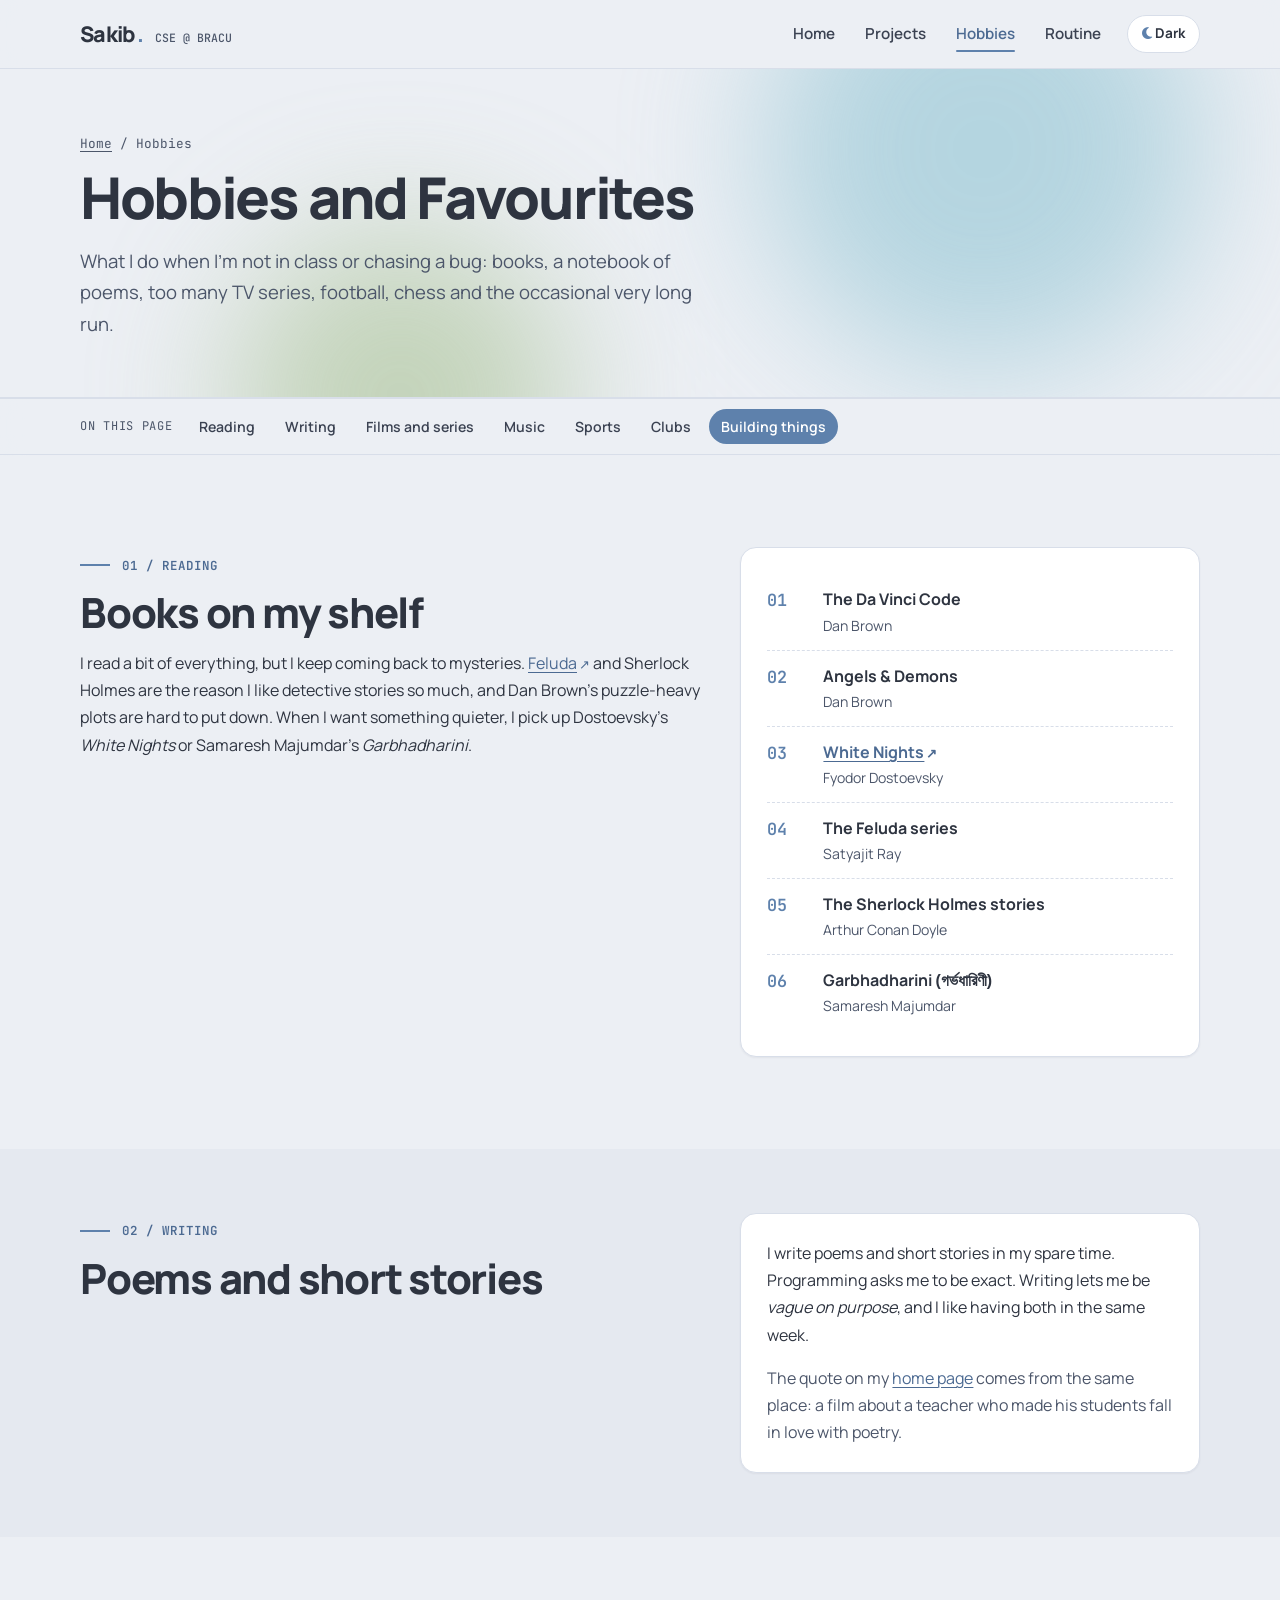
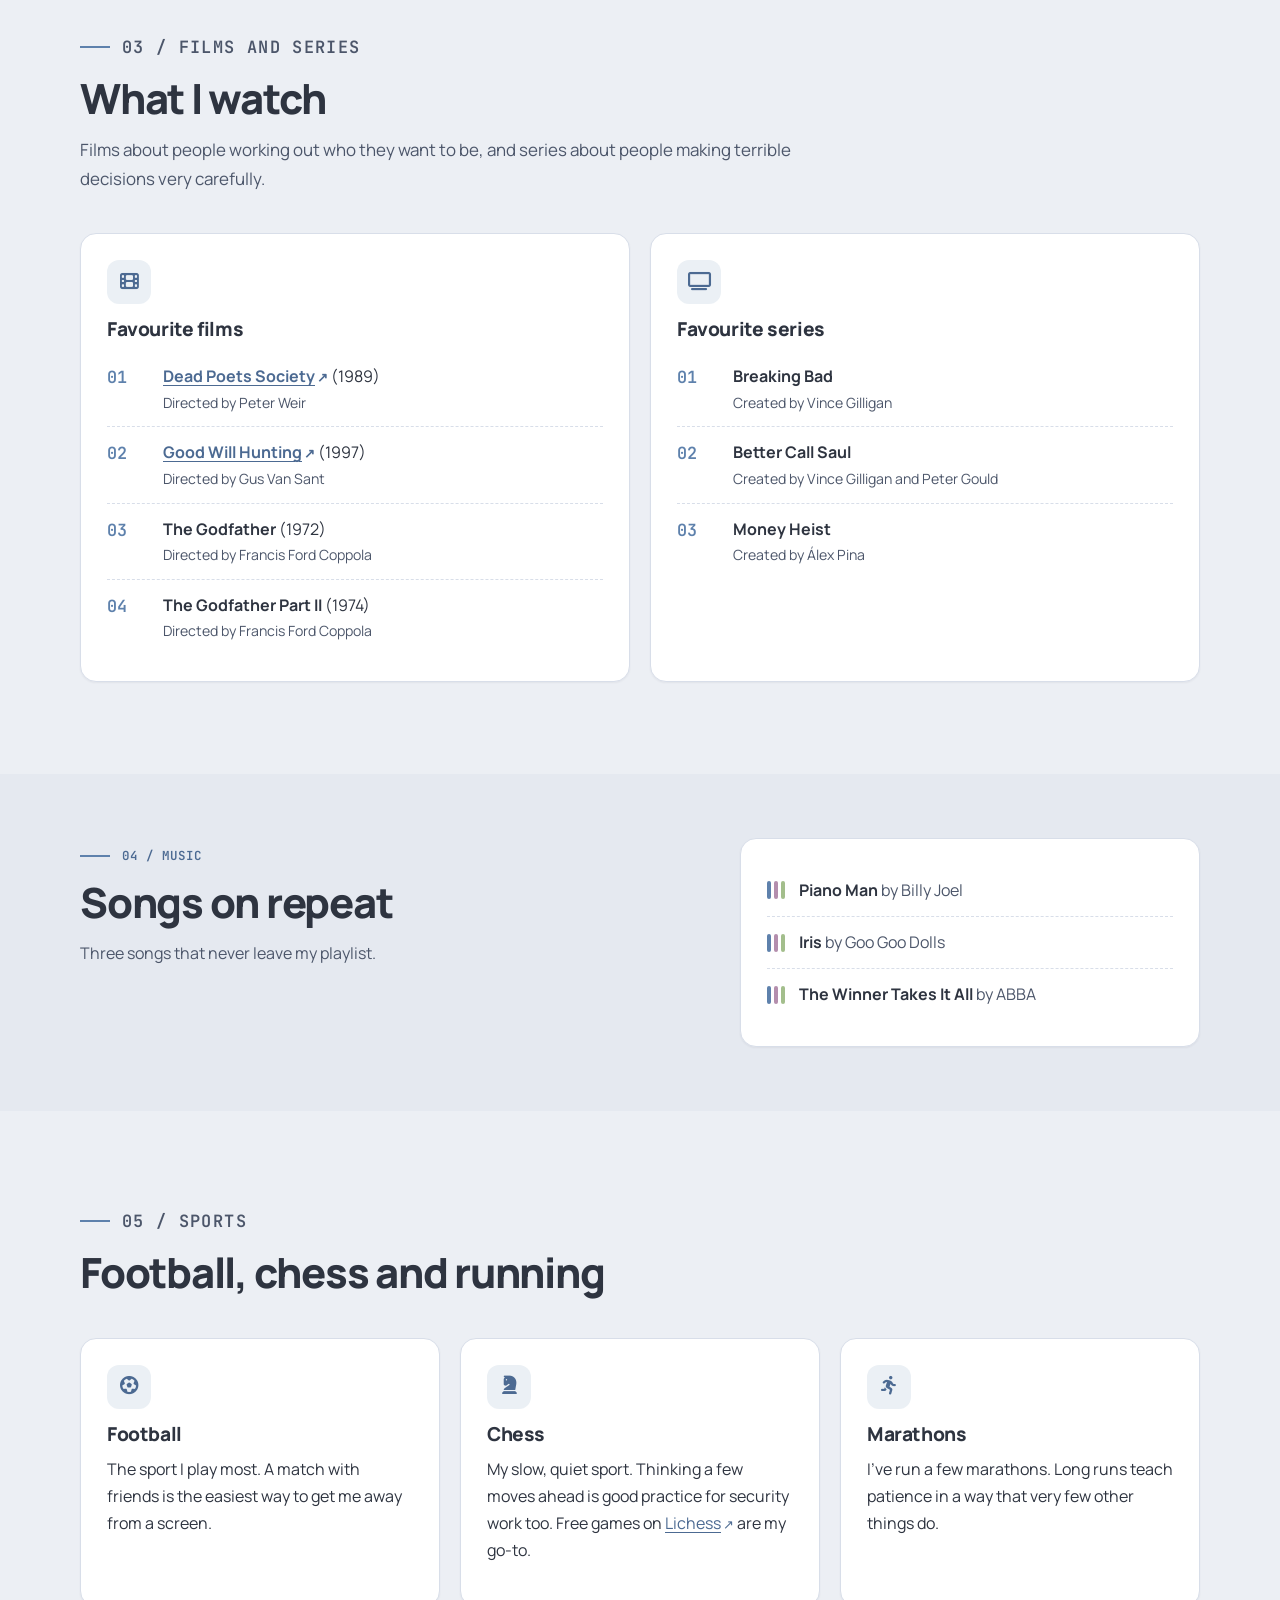
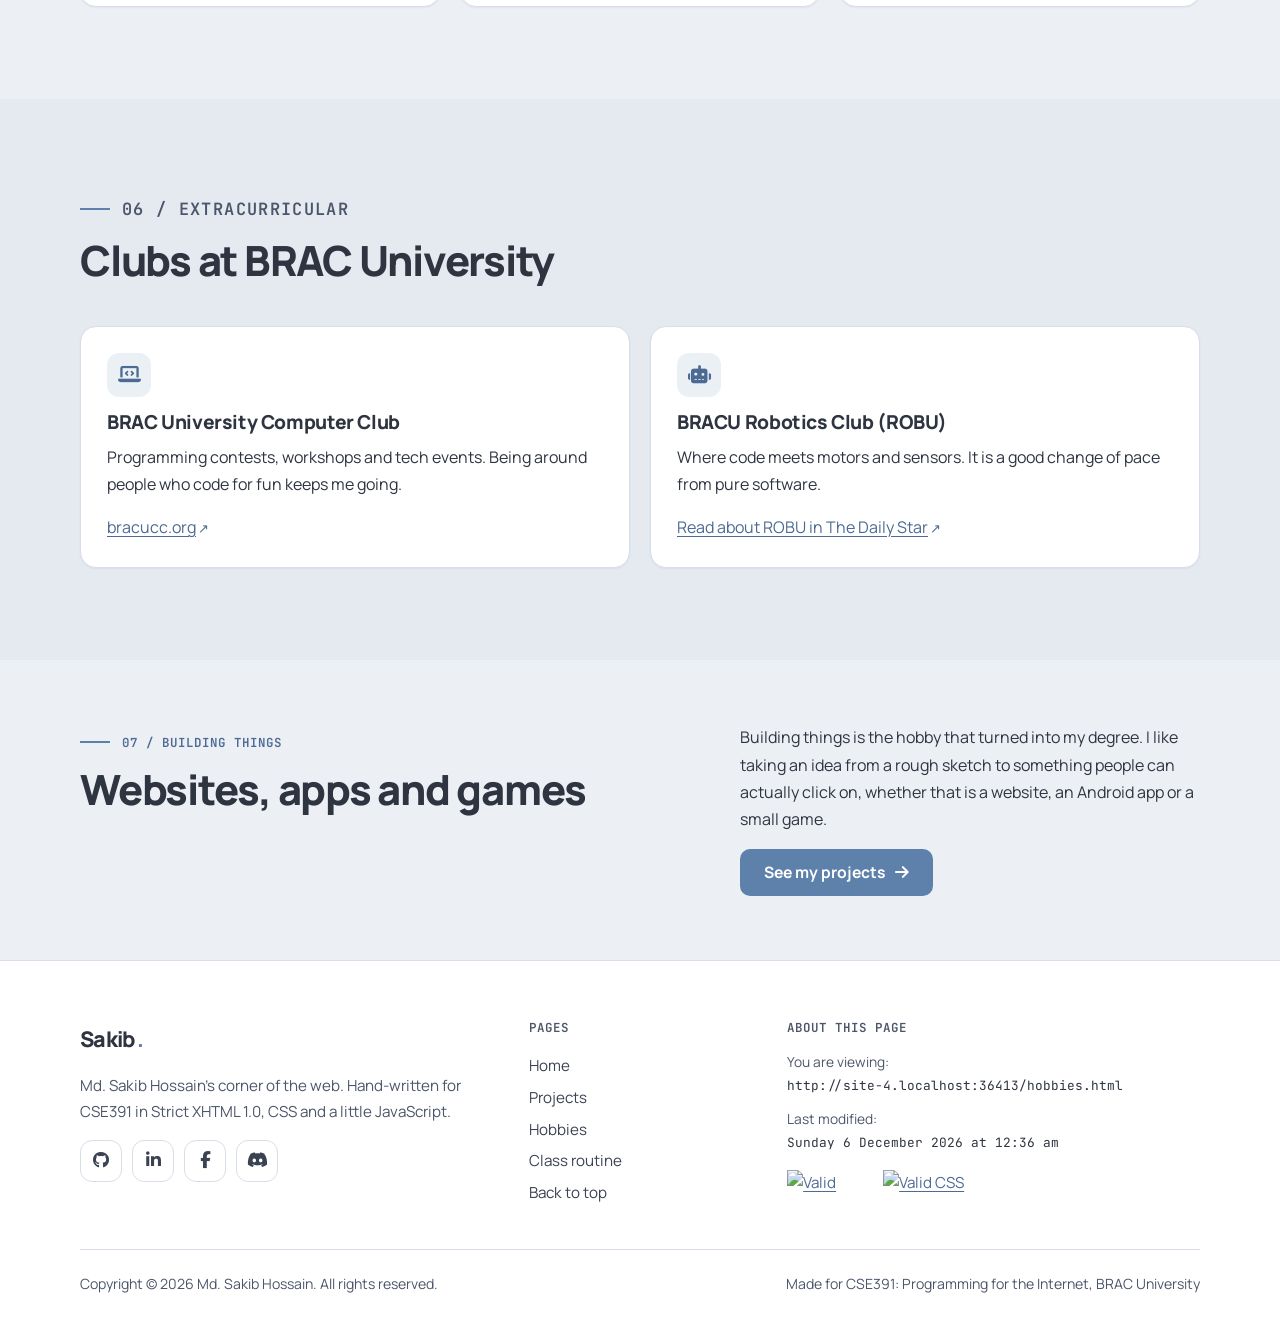
==== hobbies.html @ 7751d522 "Add CSE391 personal homepage (Assignment 1) Four Strict XHTML 1.0 pages (home, projects, hobbies, cl" ====
<!DOCTYPE html PUBLIC "-//W3C//DTD XHTML 1.0 Strict//EN"
  "http://www.w3.org/TR/xhtml1/DTD/xhtml1-strict.dtd">
<html xmlns="http://www.w3.org/1999/xhtml" xml:lang="en" lang="en">
<head>
  <meta http-equiv="Content-Type" content="text/html; charset=utf-8" />
  <meta name="viewport" content="width=device-width, initial-scale=1.0" />
  <meta name="author" content="Md. Sakib Hossain" />
  <meta name="description" content="Hobbies and favourites of Md. Sakib Hossain: books, films, series, songs, football, chess, marathons and clubs at BRAC University." />
  <meta name="keywords" content="Md. Sakib Hossain, hobbies, favourite books, favourite films, football, chess, BRACU clubs" />
  <meta name="theme-color" content="#2E3440" />
  <title>Hobbies | Md. Sakib Hossain</title>
  <link rel="icon" type="image/png" href="images/favicon.png" />
  <link rel="stylesheet" type="text/css" href="https://fonts.googleapis.com/css2?family=Manrope:wght@400;500;600;700;800&amp;family=JetBrains+Mono:wght@400;500;600&amp;family=Lora:ital,wght@1,400;1,500&amp;display=swap" />
  <link rel="stylesheet" type="text/css" href="https://cdnjs.cloudflare.com/ajax/libs/font-awesome/6.5.2/css/all.min.css" />
  <!-- External CSS: the shared stylesheet for every page -->
  <link rel="stylesheet" type="text/css" href="css/style.css" />
  <!-- Internal CSS: styles that only the hobbies page needs -->
  <style type="text/css">
    .fav-pair {
      display: grid;
      grid-template-columns: repeat(auto-fit, minmax(300px, 1fr));
      gap: 20px;
    }
    .bn {
      font-family: "Nirmala UI", "Noto Sans Bengali", "Hind Siliguri", sans-serif;
      font-weight: 600;
    }
    .writing-card p:last-child {
      margin-bottom: 0;
    }
  </style>
  <script type="text/javascript" src="js/theme-init.js"></script>
</head>

<body id="top">
<div id="root">

<!-- Dark/light toggle: this hidden checkbox drives the CSS theme switch -->
<input type="checkbox" id="theme-switch" class="theme-switch" title="Switch between light and dark mode" />

<div id="page">

<p class="skip-link"><a href="#main">Skip to main content</a></p>

<!-- ========== Header ========== -->
<div class="site-header" id="header">
  <div class="wrap">
    <a class="brand" href="index.html" title="Md. Sakib Hossain, home page">Sakib<span class="dot">.</span><small>CSE @ BRACU</small></a>
    <div class="nav-area">
      <div id="site-nav">
        <ul>
          <li><a href="index.html">Home</a></li>
          <li><a href="projects.html">Projects</a></li>
          <li><a href="hobbies.html" class="current">Hobbies</a></li>
          <li><a href="routine.html">Routine</a></li>
        </ul>
      </div>
      <div class="header-tools">
        <label for="theme-switch" class="theme-toggle" title="Toggle dark and light mode">
          <span class="when-light"><i class="fa-solid fa-moon"></i> <span class="label">Dark</span></span>
          <span class="when-dark"><i class="fa-solid fa-sun"></i> <span class="label">Light</span></span>
        </label>
        <button type="button" class="nav-btn" id="nav-btn" title="Open menu"><i class="fa-solid fa-bars"></i></button>
      </div>
    </div>
  </div>
</div>

<div id="main">

<!-- ========== Page title ========== -->
<div class="page-hero">
  <div class="aurora"><span class="a1"></span><span class="a3"></span></div>
  <div class="wrap">
    <p class="crumbs rise"><a href="index.html">Home</a> / Hobbies</p>
    <h1 class="rise delay-1">Hobbies and Favourites</h1>
    <p class="lead rise delay-2">What I do when I'm not in class or chasing a bug: books, a notebook of poems, too many TV series, football, chess and the occasional very long run.</p>
  </div>
</div>

<!-- ========== Anchor links ========== -->
<div class="page-nav">
  <div class="wrap">
    <p class="label">On this page</p>
    <ul>
      <li><a href="#reading">Reading</a></li>
      <li><a href="#writing">Writing</a></li>
      <li><a href="#screen">Films and series</a></li>
      <li><a href="#music">Music</a></li>
      <li><a href="#sports">Sports</a></li>
      <li><a href="#clubs">Clubs</a></li>
      <li><a href="#building">Building things</a></li>
    </ul>
  </div>
</div>

<!-- ========== Reading ========== -->
<div class="section" id="reading">
  <div class="wrap">
    <div class="grid-2">
      <div class="reveal">
        <p class="eyebrow">01 / Reading</p>
        <h2>Books on my shelf</h2>
        <p class="prose">I read a bit of everything, but I keep coming back to mysteries. <a href="https://en.wikipedia.org/wiki/Feluda" rel="external">Feluda</a> and Sherlock Holmes are the reason I like detective stories so much, and Dan Brown's puzzle-heavy plots are hard to put down. When I want something quieter, I pick up Dostoevsky's <em>White Nights</em> or Samaresh Majumdar's <em>Garbhadharini</em>.</p>
      </div>
      <div class="card reveal">
        <ol class="ranked">
          <li><span><strong>The Da Vinci Code</strong><span class="by">Dan Brown</span></span></li>
          <li><span><strong>Angels &amp; Demons</strong><span class="by">Dan Brown</span></span></li>
          <li><span><strong><a href="https://en.wikipedia.org/wiki/White_Nights_(short_story)" rel="external">White Nights</a></strong><span class="by">Fyodor Dostoevsky</span></span></li>
          <li><span><strong>The Feluda series</strong><span class="by">Satyajit Ray</span></span></li>
          <li><span><strong>The Sherlock Holmes stories</strong><span class="by">Arthur Conan Doyle</span></span></li>
          <li><span><strong>Garbhadharini</strong> <span class="bn">(গর্ভধারিণী)</span><span class="by">Samaresh Majumdar</span></span></li>
        </ol>
      </div>
    </div>
  </div>
</div>

<!-- ========== Writing ========== -->
<div class="section alt tight" id="writing">
  <div class="wrap">
    <div class="grid-2">
      <div class="reveal">
        <p class="eyebrow">02 / Writing</p>
        <h2>Poems and short stories</h2>
      </div>
      <div class="card writing-card reveal">
        <p>I write poems and short stories in my spare time. Programming asks me to be exact. Writing lets me be <em>vague on purpose</em>, and I like having both in the same week.</p>
        <p class="muted">The quote on my <a href="index.html#quote">home page</a> comes from the same place: a film about a teacher who made his students fall in love with poetry.</p>
      </div>
    </div>
  </div>
</div>

<!-- ========== Films and series (the main list) ========== -->
<div class="section" id="screen">
  <div class="wrap">
    <div class="section-head reveal">
      <p class="eyebrow">03 / Films and series</p>
      <h2>What I watch</h2>
      <p>Films about people working out who they want to be, and series about people making terrible decisions very carefully.</p>
    </div>
    <div class="fav-pair">
      <div class="card lift reveal">
        <span class="icon-tile"><i class="fa-solid fa-film"></i></span>
        <h3>Favourite films</h3>
        <ol class="ranked">
          <li><span><strong><a href="https://www.imdb.com/title/tt0097165/" rel="external">Dead Poets Society</a></strong> (1989)<span class="by">Directed by Peter Weir</span></span></li>
          <li><span><strong><a href="https://en.wikipedia.org/wiki/Good_Will_Hunting" rel="external">Good Will Hunting</a></strong> (1997)<span class="by">Directed by Gus Van Sant</span></span></li>
          <li><span><strong>The Godfather</strong> (1972)<span class="by">Directed by Francis Ford Coppola</span></span></li>
          <li><span><strong>The Godfather Part II</strong> (1974)<span class="by">Directed by Francis Ford Coppola</span></span></li>
        </ol>
      </div>
      <div class="card lift reveal">
        <span class="icon-tile"><i class="fa-solid fa-tv"></i></span>
        <h3>Favourite series</h3>
        <ol class="ranked">
          <li><span><strong>Breaking Bad</strong><span class="by">Created by Vince Gilligan</span></span></li>
          <li><span><strong>Better Call Saul</strong><span class="by">Created by Vince Gilligan and Peter Gould</span></span></li>
          <li><span><strong>Money Heist</strong><span class="by">Created by &Aacute;lex Pina</span></span></li>
        </ol>
      </div>
    </div>
  </div>
</div>

<!-- ========== Music ========== -->
<div class="section alt tight" id="music">
  <div class="wrap">
    <div class="grid-2">
      <div class="reveal">
        <p class="eyebrow">04 / Music</p>
        <h2>Songs on repeat</h2>
        <p class="muted">Three songs that never leave my playlist.</p>
      </div>
      <div class="card reveal">
        <ul class="songs">
          <li><span class="eq"><b></b><b></b><b></b></span><span><strong>Piano Man</strong> <span class="muted">by Billy Joel</span></span></li>
          <li><span class="eq"><b></b><b></b><b></b></span><span><strong>Iris</strong> <span class="muted">by Goo Goo Dolls</span></span></li>
          <li><span class="eq"><b></b><b></b><b></b></span><span><strong>The Winner Takes It All</strong> <span class="muted">by ABBA</span></span></li>
        </ul>
      </div>
    </div>
  </div>
</div>

<!-- ========== Sports ========== -->
<div class="section" id="sports">
  <div class="wrap">
    <div class="section-head reveal">
      <p class="eyebrow">05 / Sports</p>
      <h2>Football, chess and running</h2>
    </div>
    <div class="grid-auto">
      <div class="card lift reveal">
        <span class="icon-tile"><i class="fa-solid fa-futbol"></i></span>
        <h3>Football</h3>
        <p>The sport I play most. A match with friends is the easiest way to get me away from a screen.</p>
      </div>
      <div class="card lift reveal">
        <span class="icon-tile"><i class="fa-solid fa-chess-knight"></i></span>
        <h3>Chess</h3>
        <p>My slow, quiet sport. Thinking a few moves ahead is good practice for security work too. Free games on <a href="https://lichess.org/" rel="external">Lichess</a> are my go-to.</p>
      </div>
      <div class="card lift reveal">
        <span class="icon-tile"><i class="fa-solid fa-person-running"></i></span>
        <h3>Marathons</h3>
        <p>I've run a few marathons. Long runs teach patience in a way that very few other things do.</p>
      </div>
    </div>
  </div>
</div>

<!-- ========== Clubs ========== -->
<div class="section alt" id="clubs">
  <div class="wrap">
    <div class="section-head reveal">
      <p class="eyebrow">06 / Extracurricular</p>
      <h2>Clubs at BRAC University</h2>
    </div>
    <div class="fav-pair">
      <div class="card lift reveal">
        <span class="icon-tile"><i class="fa-solid fa-laptop-code"></i></span>
        <h3>BRAC University Computer Club</h3>
        <p>Programming contests, workshops and tech events. Being around people who code for fun keeps me going.</p>
        <p style="margin: 0;"><a href="https://www.bracucc.org/" rel="external">bracucc.org</a></p>
      </div>
      <div class="card lift reveal">
        <span class="icon-tile"><i class="fa-solid fa-robot"></i></span>
        <h3>BRACU Robotics Club (ROBU)</h3>
        <p>Where code meets motors and sensors. It is a good change of pace from pure software.</p>
        <p style="margin: 0;"><a href="https://www.thedailystar.net/node/115135" rel="external">Read about ROBU in The Daily Star</a></p>
      </div>
    </div>
  </div>
</div>

<!-- ========== Building things ========== -->
<div class="section tight" id="building">
  <div class="wrap">
    <div class="grid-2">
      <div class="reveal">
        <p class="eyebrow">07 / Building things</p>
        <h2>Websites, apps and games</h2>
      </div>
      <div class="reveal">
        <p>Building things is the hobby that turned into my degree. I like taking an idea from a rough sketch to something people can actually click on, whether that is a website, an Android app or a small game.</p>
        <p class="btn-row"><a class="btn btn-primary" href="projects.html">See my projects <i class="fa-solid fa-arrow-right"></i></a></p>
      </div>
    </div>
  </div>
</div>

</div><!-- /#main -->

<!-- ========== Footer ========== -->
<div class="site-footer" id="footer">
  <div class="wrap">
    <div class="footer-grid">
      <div>
        <p><a class="brand" href="index.html">Sakib<span class="dot">.</span></a></p>
        <p class="muted">Md. Sakib Hossain's corner of the web. Hand-written for CSE391 in Strict XHTML 1.0, CSS and a little JavaScript.</p>
        <p class="socials">
          <a href="https://github.com/sakibhossain0" rel="external" title="GitHub"><i class="fa-brands fa-github"></i><span class="sr-only">GitHub</span></a>
          <a href="https://www.linkedin.com/in/sakib-hossain-7829b12a5" rel="external" title="LinkedIn"><i class="fa-brands fa-linkedin-in"></i><span class="sr-only">LinkedIn</span></a>
          <a href="https://www.facebook.com/sakib.hossain.927415" rel="external" title="Facebook"><i class="fa-brands fa-facebook-f"></i><span class="sr-only">Facebook</span></a>
          <a href="https://discord.gg/DrbyuXnzH" rel="external" title="CSE 391 Discord"><i class="fa-brands fa-discord"></i><span class="sr-only">CSE 391 Discord</span></a>
        </p>
      </div>
      <div>
        <h3>Pages</h3>
        <ul>
          <li><a href="index.html">Home</a></li>
          <li><a href="projects.html">Projects</a></li>
          <li><a href="hobbies.html">Hobbies</a></li>
          <li><a href="routine.html">Class routine</a></li>
          <li><a href="#top">Back to top</a></li>
        </ul>
      </div>
      <div>
        <h3>About this page</h3>
        <p class="page-meta">You are viewing:<code id="page-location">(turn on JavaScript to see this)</code></p>
        <p class="page-meta">Last modified:<code id="last-modified">(turn on JavaScript to see this)</code></p>
        <p class="badges">
          <a href="https://validator.w3.org/check?uri=referer" rel="external"><img src="https://www.w3.org/Icons/valid-xhtml10" alt="Valid XHTML 1.0 Strict" width="88" height="31" /></a>
          <a href="https://jigsaw.w3.org/css-validator/check/referer" rel="external"><img src="https://jigsaw.w3.org/css-validator/images/vcss" alt="Valid CSS" width="88" height="31" /></a>
        </p>
      </div>
    </div>
    <div class="copyright">
      <p>Copyright &copy; <span id="year">2026</span> Md. Sakib Hossain. All rights reserved.</p>
      <p>Made for CSE391: Programming for the Internet, BRAC University</p>
    </div>
  </div>
</div>

<p class="to-top-wrap"><a href="#top" class="to-top" id="to-top" title="Back to top"><i class="fa-solid fa-arrow-up"></i><span class="sr-only">Back to top</span></a></p>

</div><!-- /#page -->
</div><!-- /#root -->

<script type="text/javascript" src="js/script.js"></script>
</body>
</html>
---- css/style.css ----
/* ============================================================
   Md. Sakib Hossain - personal homepage (CSE391, Assignment 1)
   Shared external stylesheet. Colours follow the Nord palette.
   ============================================================ */


/* ---------- 1. Theme tokens ----------
   Light mode is the default. The dark/light toggle is a hidden
   checkbox (#theme-switch) that sits right before #page, so pure
   CSS can swap every colour with the ~ sibling selector.        */

#page {
  --bg: #ECEFF4;
  --bg-soft: #E5E9F0;
  --surface: #FFFFFF;
  --surface-2: #F4F6F9;
  --line: #D8DEE9;
  --line-strong: #BFC8D8;
  --text: #2E3440;
  --text-2: #3B4252;
  --muted: #4C566A;
  --accent: #5E81AC;
  --accent-strong: #4C6A92;
  --accent-soft: rgba(94, 129, 172, 0.12);
  --link: #4C6A92;
  --frost: #88C0D0;
  --frost-2: #8FBCBB;
  --frost-3: #81A1C1;
  --red: #BF616A;
  --orange: #D08770;
  --yellow: #EBCB8B;
  --green: #A3BE8C;
  --purple: #B48EAD;
  --gold-text: #8A6D1F;
  --on-accent: #FFFFFF;
  --header-bg: rgba(236, 239, 244, 0.86);
  --stripe: #F2F4F8;
  --row-hover: rgba(136, 192, 208, 0.24);
  --shadow-sm: 0 1px 2px rgba(46, 52, 64, 0.06);
  --shadow: 0 2px 4px rgba(46, 52, 64, 0.04), 0 14px 34px rgba(46, 52, 64, 0.10);
  --aurora-opacity: 0.55;
  --logo-tile: #FFFFFF;
}

#theme-switch:checked ~ #page,
html.preload-dark #page {
  --bg: #2E3440;
  --bg-soft: #333A47;
  --surface: #3B4252;
  --surface-2: #363D4B;
  --line: #434C5E;
  --line-strong: #56607A;
  --text: #ECEFF4;
  --text-2: #E5E9F0;
  --muted: #C3CAD7;
  --accent: #88C0D0;
  --accent-strong: #8FBCBB;
  --accent-soft: rgba(136, 192, 208, 0.14);
  --link: #88C0D0;
  --gold-text: #EBCB8B;
  --on-accent: #2E3440;
  --header-bg: rgba(46, 52, 64, 0.86);
  --stripe: #343A47;
  --row-hover: rgba(136, 192, 208, 0.16);
  --shadow-sm: 0 1px 2px rgba(0, 0, 0, 0.22);
  --shadow: 0 2px 4px rgba(0, 0, 0, 0.18), 0 16px 36px rgba(0, 0, 0, 0.30);
  --aurora-opacity: 0.32;
  --logo-tile: #ECEFF4;
}


/* ---------- 2. Base ---------- */

*,
*::before,
*::after {
  box-sizing: border-box;
}

html {
  scroll-behavior: smooth;
}

body {
  margin: 0;
  background: #ECEFF4;
  color: #2E3440;
  font-family: "Manrope", "Segoe UI", Arial, sans-serif;
  font-size: 16px;
  line-height: 1.7;
}

/* script.js mirrors the toggle onto <html> so the overscroll area matches */
html.dark body {
  background: #2E3440;
}

#page {
  min-height: 100vh;
  background: var(--bg);
  color: var(--text);
}

/* colour transitions are switched on only after the first paint,
   so a saved dark theme does not "fade in" on every page load */
html.ready #page,
html.ready .card,
html.ready .site-header,
html.ready .site-footer,
html.ready .section.alt,
html.ready table.data td,
html.ready table.data th {
  transition: background-color 0.35s ease, color 0.35s ease, border-color 0.35s ease;
}

img {
  max-width: 100%;
  border: 0;
}

a {
  color: var(--link);
  text-decoration: underline;
  text-decoration-thickness: 1px;
  text-underline-offset: 3px;
}

a:hover {
  color: var(--accent);
  text-decoration-thickness: 2px;
}

a:focus-visible,
button:focus-visible,
input:focus-visible,
textarea:focus-visible {
  outline: 2px solid var(--accent);
  outline-offset: 3px;
}

/* little arrow after every link that leaves the site */
a[rel~="external"]::after {
  content: "\2197";
  display: inline-block;
  margin-left: 2px;
  font-size: 0.8em;
  text-decoration: none;
  transition: transform 0.2s ease;
}

a[rel~="external"]:hover::after {
  transform: translate(2px, -2px);
}

a.no-arrow::after,
.btn[rel~="external"]::after,
.socials a::after,
.badges a::after {
  content: none;
}

h1,
h2,
h3,
h4 {
  color: var(--text);
  font-weight: 800;
  letter-spacing: -0.02em;
  line-height: 1.2;
}

h3 {
  font-size: 1.2rem;
  margin: 0 0 10px;
}

p {
  margin: 0 0 1em;
}

strong {
  color: var(--text);
  font-weight: 700;
}

.wrap {
  width: min(100% - 32px, 1120px);
  margin: 0 auto;
}

.mono {
  font-family: "JetBrains Mono", Consolas, monospace;
}

.muted {
  color: var(--muted);
}

.hl {
  color: var(--accent-strong);
  font-weight: 700;
}

/* text for screen readers only (icon-only links) */
.sr-only {
  position: absolute;
  width: 1px;
  height: 1px;
  margin: -1px;
  padding: 0;
  overflow: hidden;
  clip-path: inset(50%);
  white-space: nowrap;
  border: 0;
}

/* hidden but still focusable (keyboard users can toggle the theme) */
.theme-switch {
  position: absolute;
  top: 0;
  left: 0;
  width: 1px;
  height: 1px;
  margin: 0;
  opacity: 0;
  overflow: hidden;
}

.skip-link {
  margin: 0;
}

.skip-link a {
  position: absolute;
  left: 16px;
  top: -60px;
  z-index: 100;
  padding: 10px 16px;
  border-radius: 8px;
  background: var(--accent);
  color: var(--on-accent);
  font-weight: 700;
  text-decoration: none;
}

.skip-link a:focus {
  top: 12px;
}


/* ---------- 3. Header and navigation ---------- */

.site-header {
  position: sticky;
  top: 0;
  z-index: 50;
  background: var(--header-bg);
  backdrop-filter: blur(12px);
  border-bottom: 1px solid var(--line);
}

.site-header .wrap {
  display: flex;
  align-items: center;
  justify-content: space-between;
  gap: 16px;
  height: 68px;
}

.brand {
  display: inline-flex;
  align-items: baseline;
  gap: 2px;
  color: var(--text);
  font-size: 1.35rem;
  font-weight: 800;
  letter-spacing: -0.03em;
  text-decoration: none;
}

.brand:hover {
  color: var(--text);
}

.brand .dot {
  color: var(--accent);
  display: inline-block;
  animation: pulse-dot 2.4s ease-in-out infinite;
}

.brand small {
  margin-left: 10px;
  color: var(--muted);
  font-family: "JetBrains Mono", Consolas, monospace;
  font-size: 0.72rem;
  font-weight: 500;
  letter-spacing: 0;
}

.nav-area {
  display: flex;
  align-items: center;
  gap: 12px;
}

#site-nav ul {
  display: flex;
  gap: 2px;
  margin: 0;
  padding: 0;
  list-style: none;
}

#site-nav a {
  position: relative;
  display: block;
  padding: 8px 14px;
  border-radius: 8px;
  color: var(--text-2);
  font-size: 0.95rem;
  font-weight: 600;
  text-decoration: none;
  transition: background-color 0.2s ease, color 0.2s ease;
}

#site-nav a::after {
  content: "";
  position: absolute;
  left: 14px;
  right: 14px;
  bottom: 3px;
  height: 2px;
  border-radius: 2px;
  background: var(--accent);
  transform: scaleX(0);
  transform-origin: left center;
  transition: transform 0.25s ease;
}

#site-nav a:hover {
  background: var(--accent-soft);
  color: var(--link);
}

#site-nav a:hover::after,
#site-nav a.current::after {
  transform: scaleX(1);
}

#site-nav a.current {
  color: var(--link);
}

.header-tools {
  display: flex;
  align-items: center;
  gap: 8px;
}

.theme-toggle,
.nav-btn {
  display: inline-flex;
  align-items: center;
  justify-content: center;
  gap: 8px;
  height: 38px;
  padding: 0 14px;
  border: 1px solid var(--line);
  border-radius: 999px;
  background: var(--surface);
  color: var(--text);
  font-family: inherit;
  font-size: 0.85rem;
  font-weight: 700;
  cursor: pointer;
  user-select: none;
  transition: border-color 0.2s ease, transform 0.2s ease;
}

.theme-toggle:hover,
.nav-btn:hover {
  border-color: var(--accent);
  transform: translateY(-1px);
}

.theme-toggle i {
  color: var(--accent);
  animation: spin-in 0.5s ease;
}

.theme-toggle .when-dark {
  display: none;
}

#theme-switch:checked ~ #page .theme-toggle .when-dark,
html.preload-dark #page .theme-toggle .when-dark {
  display: inline;
}

#theme-switch:checked ~ #page .theme-toggle .when-light,
html.preload-dark #page .theme-toggle .when-light {
  display: none;
}

#theme-switch:focus-visible ~ #page .theme-toggle {
  outline: 2px solid var(--accent);
  outline-offset: 3px;
}

.nav-btn {
  display: none;
  width: 38px;
  padding: 0;
}


/* ---------- 4. Buttons, chips, cards ---------- */

.btn {
  display: inline-flex;
  align-items: center;
  gap: 10px;
  padding: 12px 22px;
  border: 2px solid var(--accent);
  border-radius: 10px;
  font-family: inherit;
  font-size: 0.98rem;
  font-weight: 700;
  line-height: 1.2;
  text-decoration: none;
  cursor: pointer;
  transition: transform 0.2s ease, box-shadow 0.2s ease, background-color 0.2s ease, color 0.2s ease;
}

.btn-primary {
  background: var(--accent);
  color: var(--on-accent);
}

.btn-primary:hover {
  background: var(--accent-strong);
  border-color: var(--accent-strong);
  color: var(--on-accent);
  transform: translateY(-2px);
  box-shadow: 0 10px 22px rgba(94, 129, 172, 0.35);
}

.btn-ghost {
  background: transparent;
  color: var(--link);
}

.btn-ghost:hover {
  background: var(--accent-soft);
  color: var(--link);
  transform: translateY(-2px);
}

.btn i {
  transition: transform 0.2s ease;
}

.btn:hover i {
  transform: translateX(3px);
}

.btn-row {
  display: flex;
  flex-wrap: wrap;
  gap: 12px;
  margin: 0;
}

.chips {
  display: flex;
  flex-wrap: wrap;
  gap: 8px;
  margin: 0;
  padding: 0;
  list-style: none;
}

.chips li {
  padding: 5px 12px;
  border: 1px solid var(--line);
  border-radius: 8px;
  background: var(--surface);
  color: var(--text-2);
  font-family: "JetBrains Mono", Consolas, monospace;
  font-size: 0.8rem;
  transition: border-color 0.2s ease, color 0.2s ease, transform 0.2s ease;
}

.chips li:hover {
  border-color: var(--accent);
  color: var(--link);
  transform: translateY(-2px);
}

.card {
  position: relative;
  padding: 26px;
  border: 1px solid var(--line);
  border-radius: 16px;
  background: var(--surface);
  box-shadow: var(--shadow-sm);
}

.card.lift {
  transition: transform 0.25s ease, box-shadow 0.25s ease, border-color 0.25s ease, background-color 0.35s ease;
}

.card.lift:hover {
  transform: translateY(-5px);
  border-color: var(--line-strong);
  box-shadow: var(--shadow);
}

.icon-tile {
  display: inline-flex;
  align-items: center;
  justify-content: center;
  width: 44px;
  height: 44px;
  margin-bottom: 14px;
  border-radius: 12px;
  background: var(--accent-soft);
  color: var(--link);
  font-size: 1.15rem;
  transition: transform 0.3s ease;
}

.card.lift:hover .icon-tile {
  transform: rotate(-8deg) scale(1.08);
}


/* ---------- 5. Hero (home page) ---------- */

.hero {
  position: relative;
  overflow: hidden;
  padding: 76px 0 64px;
}

/* northern-lights blobs drifting behind the hero */
.aurora {
  position: absolute;
  top: 0;
  right: 0;
  bottom: 0;
  left: 0;
  z-index: 0;
  opacity: var(--aurora-opacity);
  pointer-events: none;
}

.aurora span {
  position: absolute;
  display: block;
  border-radius: 50%;
  filter: blur(70px);
  animation: drift 18s ease-in-out infinite alternate;
}

.aurora .a1 {
  top: -140px;
  right: 6%;
  width: 440px;
  height: 440px;
  background: #88C0D0;
}

.aurora .a2 {
  top: 110px;
  right: -110px;
  width: 360px;
  height: 360px;
  background: #B48EAD;
  animation-duration: 23s;
  animation-delay: -7s;
}

.aurora .a3 {
  bottom: -170px;
  left: 18%;
  width: 340px;
  height: 340px;
  background: #A3BE8C;
  animation-duration: 27s;
  animation-delay: -12s;
}

.hero .wrap {
  position: relative;
  z-index: 1;
  display: grid;
  grid-template-columns: minmax(0, 1.3fr) minmax(0, 0.9fr);
  gap: 56px;
  align-items: center;
}

.hello {
  margin: 0;
  color: var(--accent-strong);
  font-family: "JetBrains Mono", Consolas, monospace;
  font-size: 0.95rem;
  font-weight: 500;
}

.cursor {
  display: inline-block;
  width: 0.55em;
  height: 1.1em;
  margin-left: 4px;
  background: var(--accent);
  vertical-align: -0.2em;
  animation: blink 1.1s steps(1) infinite;
}

.hero h1 {
  margin: 10px 0 20px;
  font-size: clamp(2.7rem, 6.4vw, 4.6rem);
  line-height: 1.02;
  letter-spacing: -0.04em;
}

.hero h1 .surname {
  color: var(--accent);
}

.lead {
  max-width: 34em;
  margin-bottom: 28px;
  color: var(--muted);
  font-size: 1.16rem;
}

.facts {
  display: flex;
  flex-wrap: wrap;
  gap: 10px 22px;
  margin: 30px 0 0;
  padding: 0;
  list-style: none;
  color: var(--text-2);
  font-size: 0.92rem;
  font-weight: 600;
}

.facts i {
  margin-right: 8px;
  color: var(--accent);
}

/* staggered entrance for the hero text */
.rise {
  animation: rise 0.85s cubic-bezier(0.2, 0.7, 0.2, 1) both;
}

.delay-1 { animation-delay: 0.1s; }
.delay-2 { animation-delay: 0.22s; }
.delay-3 { animation-delay: 0.34s; }
.delay-4 { animation-delay: 0.46s; }
.delay-5 { animation-delay: 0.58s; }

.portrait {
  position: relative;
  width: 330px;
  height: 330px;
  margin: 0 auto;
  animation: pop-in 1s cubic-bezier(0.2, 0.7, 0.2, 1) 0.2s both;
}

.portrait .ring {
  position: absolute;
  top: -12px;
  right: -12px;
  bottom: -12px;
  left: -12px;
  border-radius: 50%;
  background: linear-gradient(135deg, #88C0D0, #5E81AC 35%, #B48EAD 65%, #EBCB8B 90%);
  animation: spin 14s linear infinite;
}

.portrait img {
  position: relative;
  display: block;
  width: 100%;
  height: 100%;
  border: 8px solid var(--bg);
  border-radius: 50%;
  object-fit: cover;
  transition: transform 0.45s ease;
}

.portrait:hover img {
  transform: scale(1.035) rotate(-1.5deg);
}

.tag {
  position: absolute;
  z-index: 2;
  display: inline-flex;
  align-items: center;
  gap: 8px;
  padding: 8px 14px;
  border: 1px solid var(--line);
  border-radius: 12px;
  background: var(--surface);
  box-shadow: var(--shadow);
  color: var(--text);
  font-size: 0.82rem;
  font-weight: 700;
  white-space: nowrap;
  animation: float 5s ease-in-out infinite;
}

.tag i {
  color: var(--accent);
}

.tag-1 {
  bottom: 18px;
  left: -34px;
}

.tag-2 {
  top: 26px;
  right: -40px;
  animation-delay: -2.5s;
}


/* ---------- 6. In-page anchor navigation ---------- */

.page-nav {
  position: sticky;
  top: 68px;
  z-index: 40;
  border-top: 1px solid var(--line);
  border-bottom: 1px solid var(--line);
  background: var(--header-bg);
  backdrop-filter: blur(12px);
}

.page-nav .wrap {
  display: flex;
  flex-wrap: wrap;
  align-items: center;
  gap: 8px 14px;
  padding: 10px 0;
}

.page-nav .label {
  flex-shrink: 0;
  margin: 0;
  color: var(--muted);
  font-family: "JetBrains Mono", Consolas, monospace;
  font-size: 0.75rem;
  letter-spacing: 0.06em;
  text-transform: uppercase;
}

.page-nav ul {
  display: flex;
  flex-wrap: wrap;
  gap: 6px;
  margin: 0;
  padding: 0;
  list-style: none;
}

.page-nav a {
  display: block;
  padding: 6px 12px;
  border-radius: 999px;
  color: var(--text-2);
  font-size: 0.88rem;
  font-weight: 600;
  text-decoration: none;
  white-space: nowrap;
  transition: background-color 0.2s ease, color 0.2s ease;
}

.page-nav a:hover,
.page-nav a.active {
  background: var(--accent);
  color: var(--on-accent);
}


/* ---------- 7. Sections ---------- */

.section {
  padding: 92px 0;
  scroll-margin-top: 120px;
}

.section.alt {
  background: var(--bg-soft);
}

.section.tight {
  padding: 64px 0;
}

.section-head {
  max-width: 720px;
  margin-bottom: 40px;
}

.eyebrow {
  display: inline-flex;
  align-items: center;
  gap: 12px;
  margin: 0;
  color: var(--accent-strong);
  font-family: "JetBrains Mono", Consolas, monospace;
  font-size: 0.78rem;
  font-weight: 600;
  letter-spacing: 0.08em;
  text-transform: uppercase;
}

.eyebrow::before {
  content: "";
  display: block;
  width: 30px;
  height: 2px;
  background: var(--accent);
}

.section h2 {
  margin: 12px 0 12px;
  font-size: clamp(1.9rem, 3.6vw, 2.6rem);
  letter-spacing: -0.03em;
}

.section-head p {
  margin: 0;
  color: var(--muted);
  font-size: 1.06rem;
}

.grid-2 {
  display: grid;
  grid-template-columns: minmax(0, 1.35fr) minmax(0, 1fr);
  gap: 40px;
  align-items: start;
}

.grid-auto {
  display: grid;
  grid-template-columns: repeat(auto-fit, minmax(240px, 1fr));
  gap: 20px;
}

/* About me */
.prose p {
  font-size: 1.07rem;
}

.prose p.first::first-letter {
  float: left;
  margin: 6px 12px 0 0;
  color: var(--accent);
  font-size: 3.6rem;
  font-weight: 800;
  line-height: 0.85;
}

.list-icons {
  margin: 0;
  padding: 0;
  list-style: none;
}

.list-icons li {
  display: flex;
  align-items: flex-start;
  gap: 14px;
  padding: 12px 0;
  border-bottom: 1px dashed var(--line);
}

.list-icons li:last-child {
  border-bottom: 0;
}

.list-icons i {
  width: 22px;
  margin-top: 5px;
  color: var(--accent);
  text-align: center;
}

/* Personal info */
/* XHTML 1.0 does not allow <div> inside <dl>, so dt/dd are laid
   out as a two-column grid directly */
dl.info {
  display: grid;
  grid-template-columns: minmax(110px, 0.6fr) minmax(0, 1.4fr);
  margin: 0;
}

dl.info dt,
dl.info dd {
  padding: 13px 0;
  border-bottom: 1px solid var(--line);
}

dl.info dt:last-of-type,
dl.info dd:last-of-type {
  border-bottom: 0;
}

dl.info dt {
  color: var(--muted);
  font-family: "JetBrains Mono", Consolas, monospace;
  font-size: 0.74rem;
  letter-spacing: 0.06em;
  line-height: 1.9;
  text-transform: uppercase;
}

dl.info dd {
  margin: 0;
  color: var(--text);
  font-weight: 700;
  overflow-wrap: anywhere;
}

.course-mini {
  margin: 0 0 18px;
  padding: 0;
  list-style: none;
}

.course-mini li {
  display: flex;
  gap: 12px;
  padding: 10px 0;
  border-bottom: 1px solid var(--line);
}

.course-mini .code {
  flex-shrink: 0;
  width: 70px;
  color: var(--link);
  font-family: "JetBrains Mono", Consolas, monospace;
  font-size: 0.86rem;
  font-weight: 600;
}

/* Education timeline */
.timeline {
  position: relative;
  margin: 0;
  padding: 0;
  list-style: none;
}

.timeline::before {
  content: "";
  position: absolute;
  top: 10px;
  bottom: 10px;
  left: 21px;
  width: 2px;
  background: linear-gradient(var(--accent), var(--purple), var(--green));
}

.timeline > li {
  position: relative;
  margin-bottom: 26px;
  padding-left: 72px;
}

.timeline > li:last-child {
  margin-bottom: 0;
}

.timeline .node {
  position: absolute;
  top: 18px;
  left: 0;
  display: flex;
  align-items: center;
  justify-content: center;
  width: 44px;
  height: 44px;
  border: 2px solid var(--accent);
  border-radius: 50%;
  background: var(--surface);
  color: var(--link);
}

.edu-head {
  display: flex;
  align-items: flex-start;
  justify-content: space-between;
  gap: 16px;
}

.edu-head h3 {
  margin: 4px 0 2px;
}

.year {
  color: var(--accent-strong);
  font-family: "JetBrains Mono", Consolas, monospace;
  font-size: 0.82rem;
  font-weight: 600;
}

.gpa {
  display: inline-block;
  margin-top: 6px;
  padding: 3px 10px;
  border-radius: 6px;
  background: var(--accent-soft);
  color: var(--link);
  font-family: "JetBrains Mono", Consolas, monospace;
  font-size: 0.85rem;
  font-weight: 600;
}

.logo-tile {
  flex-shrink: 0;
  padding: 6px;
  border: 1px solid var(--line);
  border-radius: 12px;
  background: var(--logo-tile);
}

.logo-tile img {
  display: block;
  width: 54px;
  height: 52px;
}

/* Skills */
.skill-card h3 {
  display: flex;
  align-items: center;
  gap: 10px;
}

.badges-row {
  display: flex;
  flex-wrap: wrap;
  gap: 8px;
  margin: 30px 0 0;
  padding: 22px;
  border: 1px dashed var(--line-strong);
  border-radius: 14px;
}

.badges-row img {
  display: block;
  height: 28px;
  width: auto;
  border-radius: 4px;
  transition: transform 0.2s ease;
}

.badges-row img:hover {
  transform: translateY(-3px) scale(1.04);
}

.note {
  margin-top: 26px;
  padding: 16px 20px;
  border-left: 4px solid var(--yellow);
  border-radius: 0 12px 12px 0;
  background: var(--surface);
  color: var(--text-2);
}

/* Quote band */
.quote-band {
  position: relative;
  overflow: hidden;
  padding: 104px 0;
  border-top: 1px solid var(--line);
  border-bottom: 1px solid var(--line);
  background: var(--surface);
  text-align: center;
  scroll-margin-top: 120px;
}

.quote-band .eyebrow {
  justify-content: center;
}

.quote-band h2 {
  margin: 12px 0 34px;
  font-size: 1.3rem;
}

.quote-mark {
  display: block;
  margin-bottom: 8px;
  color: var(--yellow);
  font-size: 2.6rem;
  animation: float 6s ease-in-out infinite;
}

.quote-band blockquote {
  max-width: 860px;
  margin: 0 auto;
}

.quote-band blockquote p {
  margin: 0;
  color: var(--text);
  font-family: "Lora", Georgia, serif;
  font-size: clamp(1.55rem, 3.4vw, 2.45rem);
  font-style: italic;
  line-height: 1.38;
}

.quote-band blockquote p.by {
  margin-top: 26px;
  color: var(--muted);
  font-family: "JetBrains Mono", Consolas, monospace;
  font-size: 0.9rem;
  font-style: normal;
}

.quote-band blockquote cite {
  color: var(--text);
  font-style: italic;
  font-weight: 600;
}

.quote-band .why {
  max-width: 560px;
  margin: 26px auto 0;
  color: var(--muted);
}

/* Categorized links */
.link-card ul {
  margin: 0;
  padding: 0;
  list-style: none;
}

.link-card li {
  padding: 8px 0;
  border-bottom: 1px dashed var(--line);
}

.link-card li:last-child {
  border-bottom: 0;
}

.link-card li a {
  font-weight: 600;
  text-decoration: none;
}

.link-card li a:hover {
  text-decoration: underline;
}

.link-card li span {
  display: block;
  color: var(--muted);
  font-size: 0.85rem;
}

/* Contact */
.contact-list {
  margin: 24px 0;
  padding: 0;
  list-style: none;
}

.contact-list li {
  display: flex;
  align-items: center;
  gap: 14px;
  padding: 10px 0;
}

.contact-list i {
  display: inline-flex;
  align-items: center;
  justify-content: center;
  width: 40px;
  height: 40px;
  border-radius: 10px;
  background: var(--accent-soft);
  color: var(--link);
}

.socials {
  display: flex;
  gap: 10px;
  margin: 0;
}

.socials a {
  display: inline-flex;
  align-items: center;
  justify-content: center;
  width: 42px;
  height: 42px;
  border: 1px solid var(--line);
  border-radius: 12px;
  background: var(--surface);
  color: var(--text-2);
  font-size: 1.05rem;
  text-decoration: none;
  transition: transform 0.25s ease, color 0.2s ease, border-color 0.2s ease;
}

.socials a:hover {
  border-color: var(--accent);
  color: var(--link);
  transform: translateY(-3px) rotate(-6deg);
}

.contact-form fieldset {
  margin: 0;
  padding: 0;
  border: 0;
}

.contact-form legend {
  margin-bottom: 18px;
  padding: 0;
  color: var(--text);
  font-size: 1.25rem;
  font-weight: 800;
}

.field {
  margin-bottom: 18px;
}

.field label {
  display: block;
  margin-bottom: 6px;
  color: var(--text-2);
  font-size: 0.9rem;
  font-weight: 700;
}

.field input,
.field textarea {
  display: block;
  width: 100%;
  padding: 12px 14px;
  border: 1.5px solid var(--line);
  border-radius: 10px;
  background: var(--surface-2);
  color: var(--text);
  font-family: inherit;
  font-size: 1rem;
  transition: border-color 0.2s ease, box-shadow 0.2s ease, background-color 0.2s ease;
}

.field textarea {
  min-height: 140px;
  resize: vertical;
}

.field input:hover,
.field textarea:hover {
  border-color: var(--line-strong);
}

.field input:focus,
.field textarea:focus {
  outline: none;
  border-color: var(--accent);
  background: var(--surface);
  box-shadow: 0 0 0 4px var(--accent-soft);
}

.field.has-error input,
.field.has-error textarea {
  border-color: var(--red);
}

.error-msg {
  display: block;
  min-height: 1.2em;
  margin-top: 4px;
  color: var(--red);
  font-size: 0.84rem;
  font-weight: 600;
}

.hp-field {
  position: absolute;
  left: -9999px;
}

.form-status {
  margin: 16px 0 0;
  font-weight: 600;
}

.form-status.ok {
  padding: 12px 16px;
  border-radius: 10px;
  background: rgba(163, 190, 140, 0.2);
  color: var(--text);
}

.form-status.bad {
  padding: 12px 16px;
  border-radius: 10px;
  background: rgba(191, 97, 106, 0.16);
  color: var(--text);
}

.form-note {
  margin: 14px 0 0;
  color: var(--muted);
  font-size: 0.84rem;
}


/* ---------- 8. Sub-page hero ---------- */

.page-hero {
  position: relative;
  overflow: hidden;
  padding: 64px 0 56px;
  border-bottom: 1px solid var(--line);
}

.page-hero .wrap {
  position: relative;
  z-index: 1;
}

.crumbs {
  margin: 0 0 8px;
  color: var(--muted);
  font-family: "JetBrains Mono", Consolas, monospace;
  font-size: 0.8rem;
}

.crumbs a {
  color: var(--muted);
}

.page-hero h1 {
  margin: 0 0 14px;
  font-size: clamp(2.3rem, 5.4vw, 3.6rem);
  letter-spacing: -0.04em;
}

.page-hero .lead {
  margin-bottom: 0;
}


/* ---------- 9. Projects page ---------- */

.profile-strip {
  display: flex;
  align-items: center;
  gap: 16px;
  margin-top: 28px;
}

.profile-strip img {
  width: 64px;
  height: 64px;
  border: 3px solid var(--surface);
  border-radius: 50%;
  box-shadow: var(--shadow);
}

.profile-strip p {
  margin: 0;
}

.project {
  display: grid;
  grid-template-columns: minmax(0, 1fr) minmax(0, 1.15fr);
  gap: 36px;
  align-items: start;
  margin-bottom: 30px;
  padding: 32px;
  scroll-margin-top: 130px;
}

.project.flip .project-visual {
  order: 2;
}

.project-visual {
  overflow: hidden;
  border: 1px solid var(--line);
  border-radius: 14px;
  background: var(--logo-tile);
}

.project-visual img {
  display: block;
  width: 100%;
  height: auto;
  transition: transform 0.6s ease;
}

.project:hover .project-visual img {
  transform: scale(1.04);
}

.project-visual p {
  margin: 0;
  padding: 10px 14px;
  border-top: 1px solid var(--line);
  background: var(--surface);
  color: var(--muted);
  font-size: 0.8rem;
}

.project h2 {
  margin: 8px 0 12px;
  font-size: 1.8rem;
}

.project .label {
  margin: 0;
  color: var(--accent-strong);
  font-family: "JetBrains Mono", Consolas, monospace;
  font-size: 0.78rem;
  font-weight: 600;
  letter-spacing: 0.06em;
  text-transform: uppercase;
}

.feature-list {
  margin: 0 0 20px;
  padding-left: 20px;
}

.feature-list li {
  margin-bottom: 4px;
}

.feature-list li::marker {
  color: var(--accent);
}

.lang-bar {
  display: flex;
  height: 10px;
  margin: 18px 0 10px;
  overflow: hidden;
  border-radius: 999px;
  background: var(--line);
}

.lang-bar span {
  display: block;
  height: 100%;
}

.lang-legend {
  display: flex;
  flex-wrap: wrap;
  gap: 4px 16px;
  margin: 0 0 22px;
  padding: 0;
  list-style: none;
  color: var(--muted);
  font-size: 0.84rem;
}

.lang-legend b {
  display: inline-block;
  width: 10px;
  height: 10px;
  margin-right: 6px;
  border-radius: 50%;
}

.app-shots {
  display: flex;
  justify-content: center;
  gap: 14px;
  padding: 22px 16px 0;
}

.app-shots img {
  width: 44%;
  max-width: 190px;
  border-radius: 14px 14px 0 0;
  box-shadow: var(--shadow);
}

.repo-list {
  display: grid;
  grid-template-columns: repeat(auto-fill, minmax(280px, 1fr));
  gap: 18px;
}

.repo-card h3 {
  font-size: 1.05rem;
  overflow-wrap: anywhere;
}

.repo-card h3 a {
  text-decoration: none;
}

.repo-meta {
  display: flex;
  flex-wrap: wrap;
  gap: 6px 16px;
  margin: 12px 0 0;
  padding: 0;
  list-style: none;
  color: var(--muted);
  font-family: "JetBrains Mono", Consolas, monospace;
  font-size: 0.78rem;
}

.repo-meta i {
  margin-right: 5px;
  color: var(--accent);
}

.loading {
  color: var(--muted);
}

.loading i {
  margin-right: 8px;
  color: var(--accent);
  animation: spin 1s linear infinite;
}

.status-done {
  color: var(--gold-text);
  font-weight: 700;
}


/* ---------- 10. Hobbies page ---------- */

ol.ranked {
  margin: 0;
  padding: 0;
  list-style: none;
  counter-reset: rank;
}

ol.ranked li {
  display: grid;
  grid-template-columns: 46px minmax(0, 1fr);
  gap: 10px;
  padding: 12px 0;
  border-bottom: 1px dashed var(--line);
  counter-increment: rank;
  transition: padding-left 0.25s ease;
}

ol.ranked li:hover {
  padding-left: 6px;
}

ol.ranked li:last-child {
  border-bottom: 0;
}

ol.ranked li::before {
  content: counter(rank, decimal-leading-zero);
  color: var(--accent);
  font-family: "JetBrains Mono", Consolas, monospace;
  font-size: 1.05rem;
  font-weight: 600;
}

ol.ranked .by {
  display: block;
  color: var(--muted);
  font-size: 0.88rem;
}

.songs {
  margin: 0;
  padding: 0;
  list-style: none;
}

.songs li {
  display: flex;
  align-items: center;
  gap: 14px;
  padding: 12px 0;
  border-bottom: 1px dashed var(--line);
}

.songs li:last-child {
  border-bottom: 0;
}

.eq {
  display: inline-flex;
  align-items: flex-end;
  gap: 3px;
  height: 18px;
}

.eq b {
  display: block;
  width: 4px;
  height: 100%;
  border-radius: 2px;
  background: var(--accent);
  transform-origin: bottom;
  animation: eq 1.1s ease-in-out infinite;
}

.eq b:nth-child(2) { animation-delay: -0.4s; background: var(--purple); }
.eq b:nth-child(3) { animation-delay: -0.8s; background: var(--green); }


/* ---------- 11. Tables (routine page) ---------- */

.table-wrap {
  overflow-x: auto;
  border: 1px solid var(--line);
  border-radius: 16px;
  background: var(--surface);
  box-shadow: var(--shadow-sm);
}

table.data {
  width: 100%;
  min-width: 760px;
  border-collapse: collapse;
  font-size: 0.95rem;
}

table.data caption {
  padding: 18px 20px;
  border-bottom: 1px solid var(--line);
  color: var(--text);
  font-size: 1.05rem;
  font-weight: 800;
  text-align: left;
}

table.data caption span {
  display: block;
  color: var(--muted);
  font-size: 0.85rem;
  font-weight: 500;
}

table.data th,
table.data td {
  padding: 12px 14px;
  border: 1px solid var(--line);
  text-align: left;
  vertical-align: top;
}

table.data thead th {
  background: var(--accent);
  color: var(--on-accent);
  font-size: 0.78rem;
  font-weight: 700;
  letter-spacing: 0.05em;
  text-transform: uppercase;
  vertical-align: middle;
}

table.data thead tr.group th {
  background: var(--accent-strong);
  text-align: center;
}

/* striped rows + hover highlight */
table.striped tbody tr:nth-child(even) {
  background: var(--stripe);
}

table.data tbody tr {
  transition: background-color 0.2s ease;
}

table.data tbody tr:hover {
  background: var(--row-hover);
}

/* courses table: one <tbody> per course, striped by course group */
table.grouped tbody:nth-of-type(even) {
  background: var(--stripe);
}

table.data tfoot td {
  background: var(--bg-soft);
  color: var(--muted);
  font-size: 0.86rem;
}

.course-cell {
  width: 42%;
  min-width: 250px;
}

/* keep times and room codes on one line; the wrapper scrolls on phones */
table.courses td:not(.course-cell),
table.exams td {
  white-space: nowrap;
}

.course-cell strong {
  display: block;
  color: var(--link);
  font-family: "JetBrains Mono", Consolas, monospace;
  font-size: 1rem;
}

.course-cell .title {
  display: block;
  color: var(--text);
  font-weight: 700;
}

.course-cell p {
  margin: 8px 0 0;
  color: var(--muted);
  font-size: 0.87rem;
  line-height: 1.6;
}

.part {
  display: inline-block;
  padding: 2px 8px;
  border-radius: 6px;
  background: var(--accent-soft);
  color: var(--link);
  font-size: 0.8rem;
  font-weight: 700;
}

.part.lab {
  background: rgba(180, 142, 173, 0.2);
  color: var(--text);
}

table.week th[scope="row"] {
  position: sticky;
  left: 0;
  z-index: 1;
  width: 120px;
  background: var(--surface);
  color: var(--text);
  font-family: "JetBrains Mono", Consolas, monospace;
  font-size: 0.8rem;
  white-space: nowrap;
}

table.week td {
  width: 13%;
  font-size: 0.84rem;
  line-height: 1.45;
}

table.week td.cls {
  border-left: 4px solid var(--accent);
}

table.week td.cls b {
  display: block;
  color: var(--text);
  font-family: "JetBrains Mono", Consolas, monospace;
}

table.week td.cls span {
  color: var(--muted);
}

table.week td.c391 { background: rgba(94, 129, 172, 0.16); border-left-color: #5E81AC; }
table.week td.c341 { background: rgba(180, 142, 173, 0.18); border-left-color: #B48EAD; }
table.week td.c470 { background: rgba(163, 190, 140, 0.20); border-left-color: #A3BE8C; }
table.week td.csoc { background: rgba(208, 135, 112, 0.18); border-left-color: #D08770; }

table.week td.off {
  background-image: repeating-linear-gradient(45deg, transparent, transparent 9px, var(--line) 9px, var(--line) 10px);
  color: var(--muted);
  font-weight: 700;
  text-align: center;
  vertical-align: middle;
}

table.week thead th.is-today {
  background: var(--yellow);
  color: #2E3440;
}

table.exams td.exam-type {
  background: var(--accent-soft);
  color: var(--link);
  font-weight: 800;
  text-align: center;
  vertical-align: middle;
}

table.exams td.merged {
  vertical-align: middle;
}

table.exams tr.next-up td:not(.exam-type) {
  box-shadow: inset 0 0 0 9999px rgba(235, 203, 139, 0.24);
  font-weight: 700;
}

.swipe-hint {
  display: none;
  margin: 10px 0 0;
  color: var(--muted);
  font-size: 0.84rem;
}

.countdown {
  display: inline-flex;
  align-items: center;
  gap: 12px;
  margin-top: 24px;
  padding: 12px 18px;
  border: 1px solid var(--line);
  border-radius: 12px;
  background: var(--surface);
  box-shadow: var(--shadow-sm);
  font-weight: 600;
}

.countdown i {
  color: var(--accent);
}

.legend {
  display: flex;
  flex-wrap: wrap;
  gap: 8px 18px;
  margin: 16px 0 0;
  padding: 0;
  list-style: none;
  color: var(--muted);
  font-size: 0.85rem;
}

.legend b {
  display: inline-block;
  width: 12px;
  height: 12px;
  margin-right: 6px;
  border-radius: 3px;
  vertical-align: -1px;
}


/* ---------- 12. Footer ---------- */

.site-footer {
  padding: 60px 0 26px;
  border-top: 1px solid var(--line);
  background: var(--surface);
  font-size: 0.95rem;
}

.footer-grid {
  display: grid;
  grid-template-columns: minmax(0, 1.3fr) minmax(0, 0.7fr) minmax(0, 1.3fr);
  gap: 36px;
}

.site-footer h3 {
  margin-bottom: 14px;
  color: var(--muted);
  font-family: "JetBrains Mono", Consolas, monospace;
  font-size: 0.78rem;
  font-weight: 600;
  letter-spacing: 0.08em;
  text-transform: uppercase;
}

.site-footer ul {
  margin: 0;
  padding: 0;
  list-style: none;
}

.site-footer li {
  padding: 3px 0;
}

.site-footer li a {
  color: var(--text-2);
  text-decoration: none;
}

.site-footer li a:hover {
  color: var(--link);
  text-decoration: underline;
}

.page-meta {
  margin: 0 0 10px;
  color: var(--muted);
  font-size: 0.86rem;
}

.page-meta code {
  display: block;
  margin-top: 2px;
  color: var(--text);
  font-family: "JetBrains Mono", Consolas, monospace;
  font-size: 0.8rem;
  word-break: break-all;
}

.badges {
  display: flex;
  gap: 8px;
  margin: 16px 0 0;
}

.badges img {
  display: block;
  width: 88px;
  height: 31px;
}

.copyright {
  display: flex;
  flex-wrap: wrap;
  justify-content: space-between;
  gap: 10px 24px;
  margin-top: 40px;
  padding-top: 22px;
  border-top: 1px solid var(--line);
  color: var(--muted);
  font-size: 0.88rem;
}

.copyright p {
  margin: 0;
}

.to-top-wrap {
  margin: 0;
}

.to-top {
  position: fixed;
  right: 22px;
  bottom: 22px;
  z-index: 60;
  display: flex;
  align-items: center;
  justify-content: center;
  width: 48px;
  height: 48px;
  border-radius: 50%;
  background: var(--accent);
  box-shadow: var(--shadow);
  color: var(--on-accent);
  text-decoration: none;
  opacity: 0;
  visibility: hidden;
  transform: translateY(18px);
  transition: opacity 0.3s ease, transform 0.3s ease, visibility 0.3s ease, background-color 0.2s ease;
}

.to-top.show {
  opacity: 1;
  visibility: visible;
  transform: none;
}

.to-top:hover {
  background: var(--accent-strong);
  color: var(--on-accent);
  transform: translateY(-3px);
}


/* ---------- 13. Scroll reveal (class added by script.js) ---------- */

.js .reveal {
  opacity: 0;
  transform: translateY(30px);
  transition: opacity 0.75s ease, transform 0.75s cubic-bezier(0.2, 0.7, 0.2, 1);
}

.js .reveal.in {
  opacity: 1;
  transform: none;
}


/* ---------- 14. Keyframe animations ---------- */

@keyframes rise {
  from { opacity: 0; transform: translateY(26px); }
  to   { opacity: 1; transform: none; }
}

@keyframes pop-in {
  from { opacity: 0; transform: scale(0.88) rotate(-4deg); }
  to   { opacity: 1; transform: none; }
}

@keyframes spin {
  to { transform: rotate(360deg); }
}

@keyframes spin-in {
  from { transform: rotate(-120deg) scale(0.4); opacity: 0; }
  to   { transform: none; opacity: 1; }
}

@keyframes float {
  0%, 100% { transform: translateY(0); }
  50%      { transform: translateY(-9px); }
}

@keyframes drift {
  0%   { transform: translate(0, 0) scale(1); }
  50%  { transform: translate(-50px, 34px) scale(1.12); }
  100% { transform: translate(36px, -24px) scale(0.94); }
}

@keyframes blink {
  0%, 49%   { opacity: 1; }
  50%, 100% { opacity: 0; }
}

@keyframes pulse-dot {
  0%, 100% { transform: scale(1); }
  50%      { transform: scale(1.35); }
}

@keyframes eq {
  0%, 100% { transform: scaleY(0.3); }
  50%      { transform: scaleY(1); }
}


/* ---------- 15. Responsive layout ---------- */

@media (max-width: 980px) {
  .hero .wrap {
    grid-template-columns: minmax(0, 1fr);
    gap: 48px;
  }

  .hero-photo {
    order: -1;
  }

  .portrait {
    width: 270px;
    height: 270px;
  }

  .grid-2,
  .project,
  .footer-grid {
    grid-template-columns: minmax(0, 1fr);
  }

  .project.flip .project-visual {
    order: 0;
  }

  /* on smaller screens the anchor bar wraps and stops being sticky */
  .page-nav {
    position: static;
  }
}

@media (max-width: 760px) {
  .site-header .wrap {
    height: 62px;
  }

  .brand small,
  .theme-toggle .label {
    display: none;
  }

  .theme-toggle {
    width: 38px;
    padding: 0;
  }

  .js .nav-btn {
    display: inline-flex;
  }

  /* with JavaScript the menu collapses behind the burger button */
  .js #site-nav {
    position: absolute;
    top: 62px;
    left: 0;
    right: 0;
    max-height: 0;
    overflow: hidden;
    border-bottom: 1px solid transparent;
    background: var(--surface);
    transition: max-height 0.35s ease, border-color 0.35s ease;
  }

  .js #site-nav.open {
    max-height: 320px;
    border-bottom-color: var(--line);
    box-shadow: var(--shadow);
  }

  .js #site-nav ul {
    flex-direction: column;
    padding: 8px 16px 16px;
  }

  /* without JavaScript the links simply wrap under the logo */
  html:not(.js) .site-header .wrap {
    flex-wrap: wrap;
    height: auto;
    padding: 10px 0;
  }

  .page-nav {
    top: 62px;
  }

  .hero {
    padding: 48px 0 44px;
  }

  .tag-1 {
    left: -12px;
  }

  .tag-2 {
    right: -12px;
  }

  .section {
    padding: 64px 0;
  }

  .quote-band {
    padding: 72px 0;
  }

  dl.info {
    grid-template-columns: minmax(0, 1fr);
  }

  .card,
  .project {
    padding: 22px;
  }

  .edu-head {
    flex-direction: column-reverse;
  }

  .timeline > li {
    padding-left: 58px;
  }

  .timeline .node {
    width: 40px;
    height: 40px;
  }

  .timeline::before {
    left: 19px;
  }

  table.data {
    min-width: 640px;
    font-size: 0.86rem;
  }

  table.data th,
  table.data td {
    padding: 9px 10px;
  }

  .course-cell {
    width: auto;
    min-width: 210px;
  }

  .swipe-hint {
    display: block;
  }
}

@media (max-width: 420px) {
  .portrait {
    width: 230px;
    height: 230px;
  }

  .tag {
    font-size: 0.74rem;
    padding: 6px 10px;
  }

  .btn {
    width: 100%;
    justify-content: center;
  }
}


/* ---------- 16. Accessibility: respect reduced motion ---------- */

@media (prefers-reduced-motion: reduce) {
  html {
    scroll-behavior: auto;
  }

  *,
  *::before,
  *::after {
    animation-duration: 0.01ms !important;
    animation-iteration-count: 1 !important;
    transition-duration: 0.01ms !important;
  }

  .js .reveal {
    opacity: 1;
    transform: none;
  }
}


/* ---------- 17. Print ---------- */

@media print {
  .site-header,
  .page-nav,
  .aurora,
  .to-top,
  .contact-form {
    display: none;
  }

  #page {
    background: #FFFFFF;
    color: #000000;
  }
}
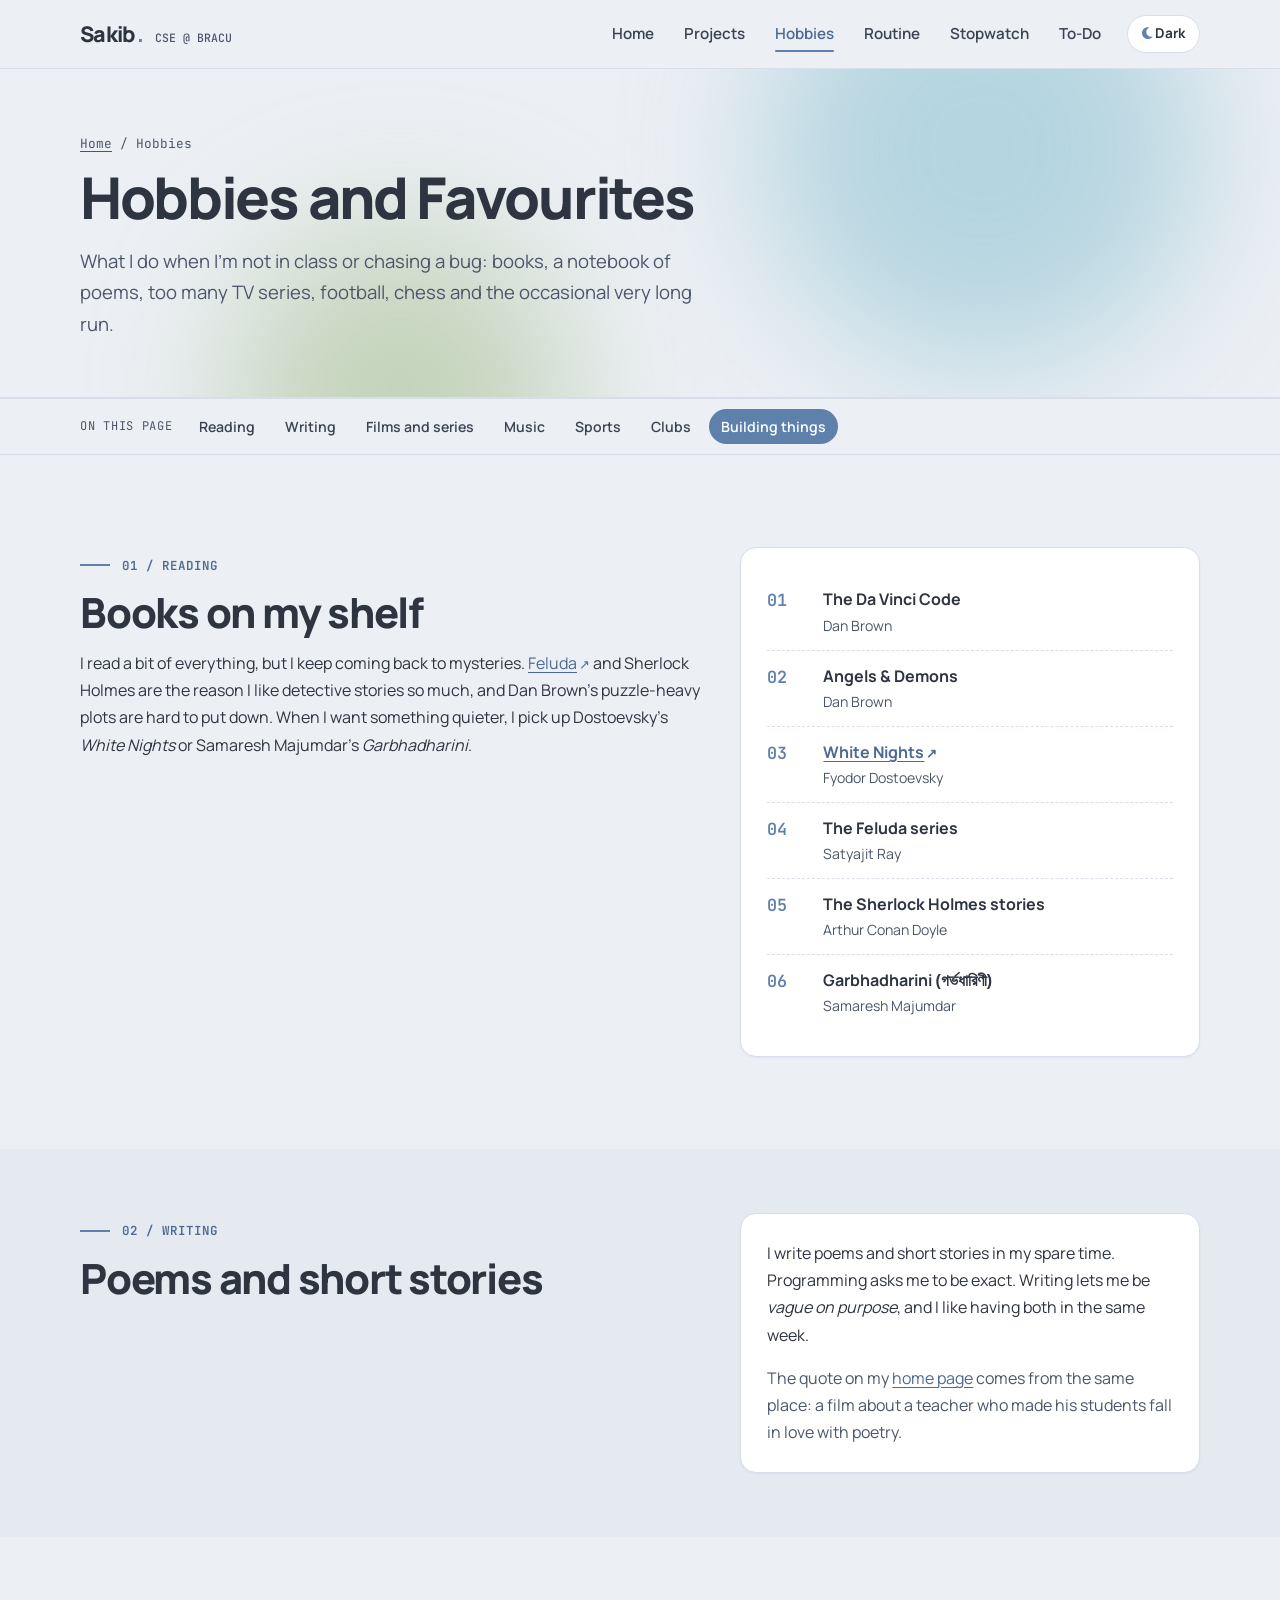
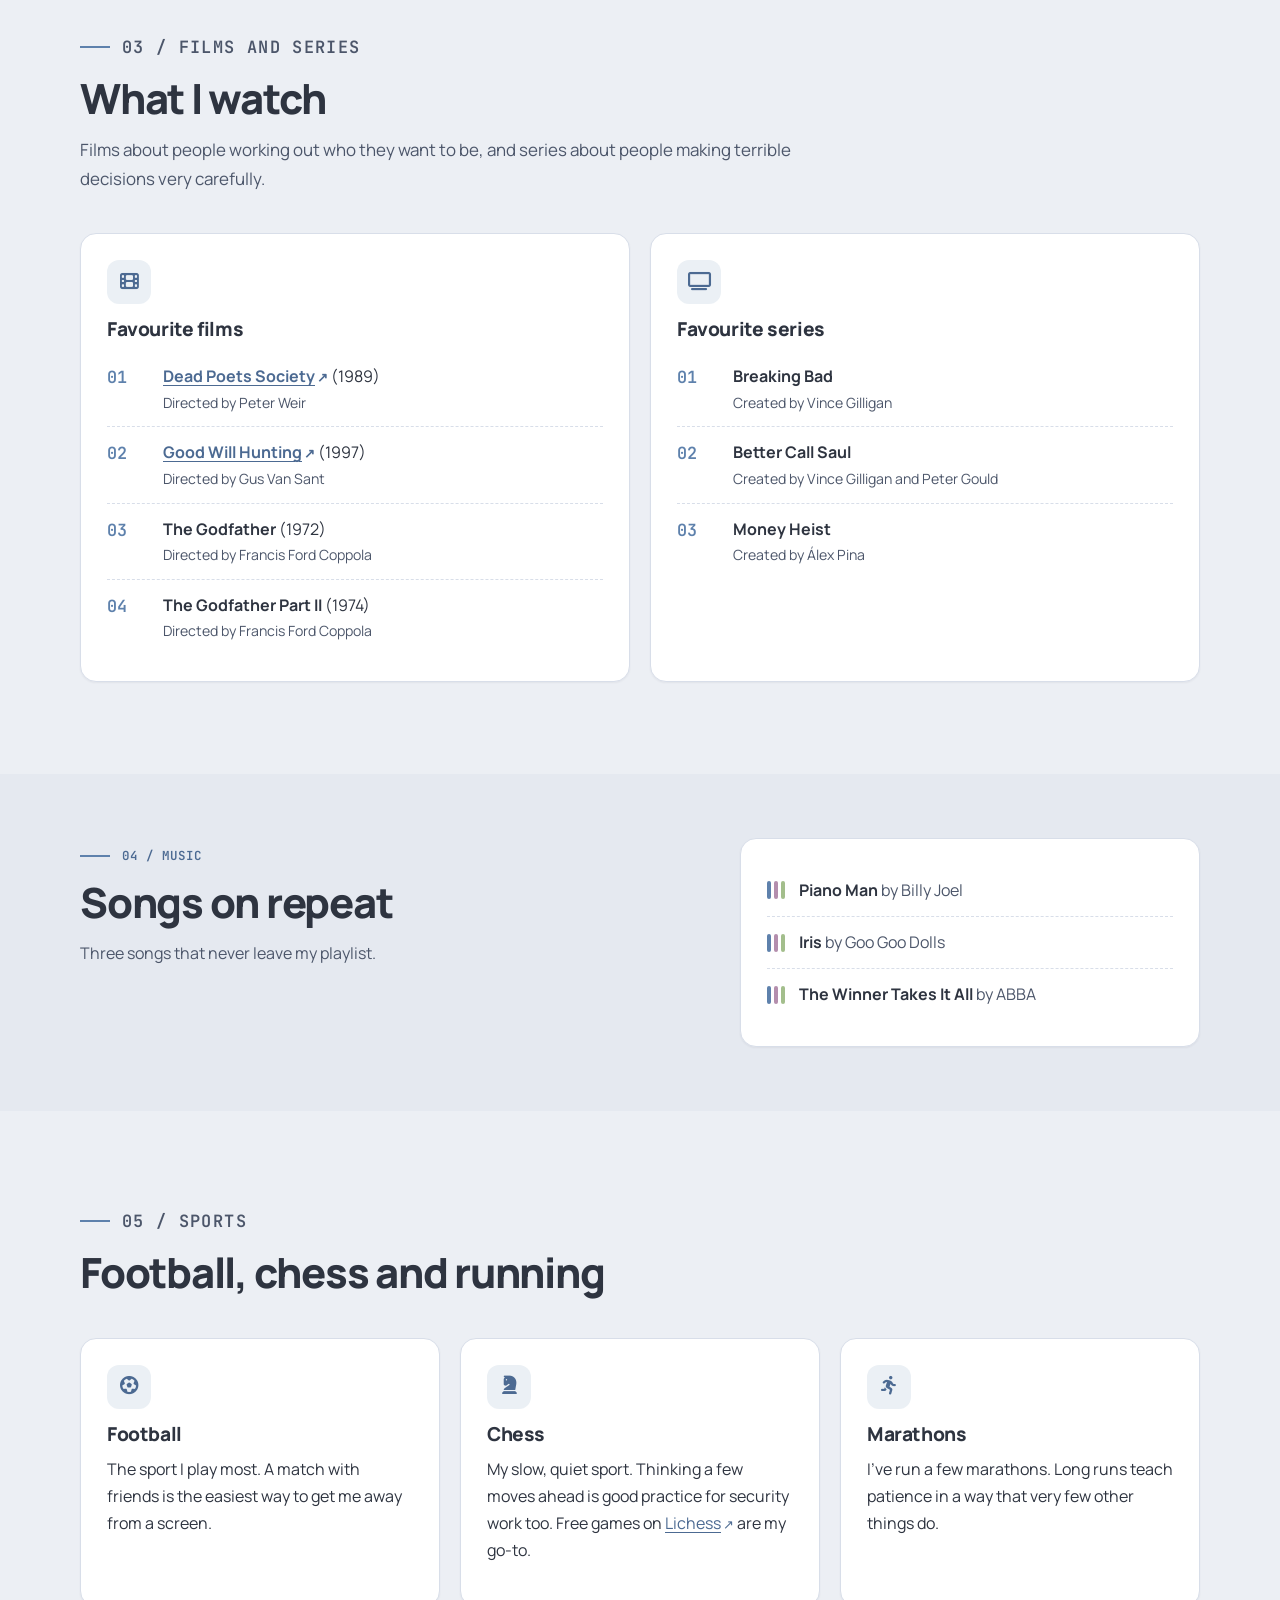
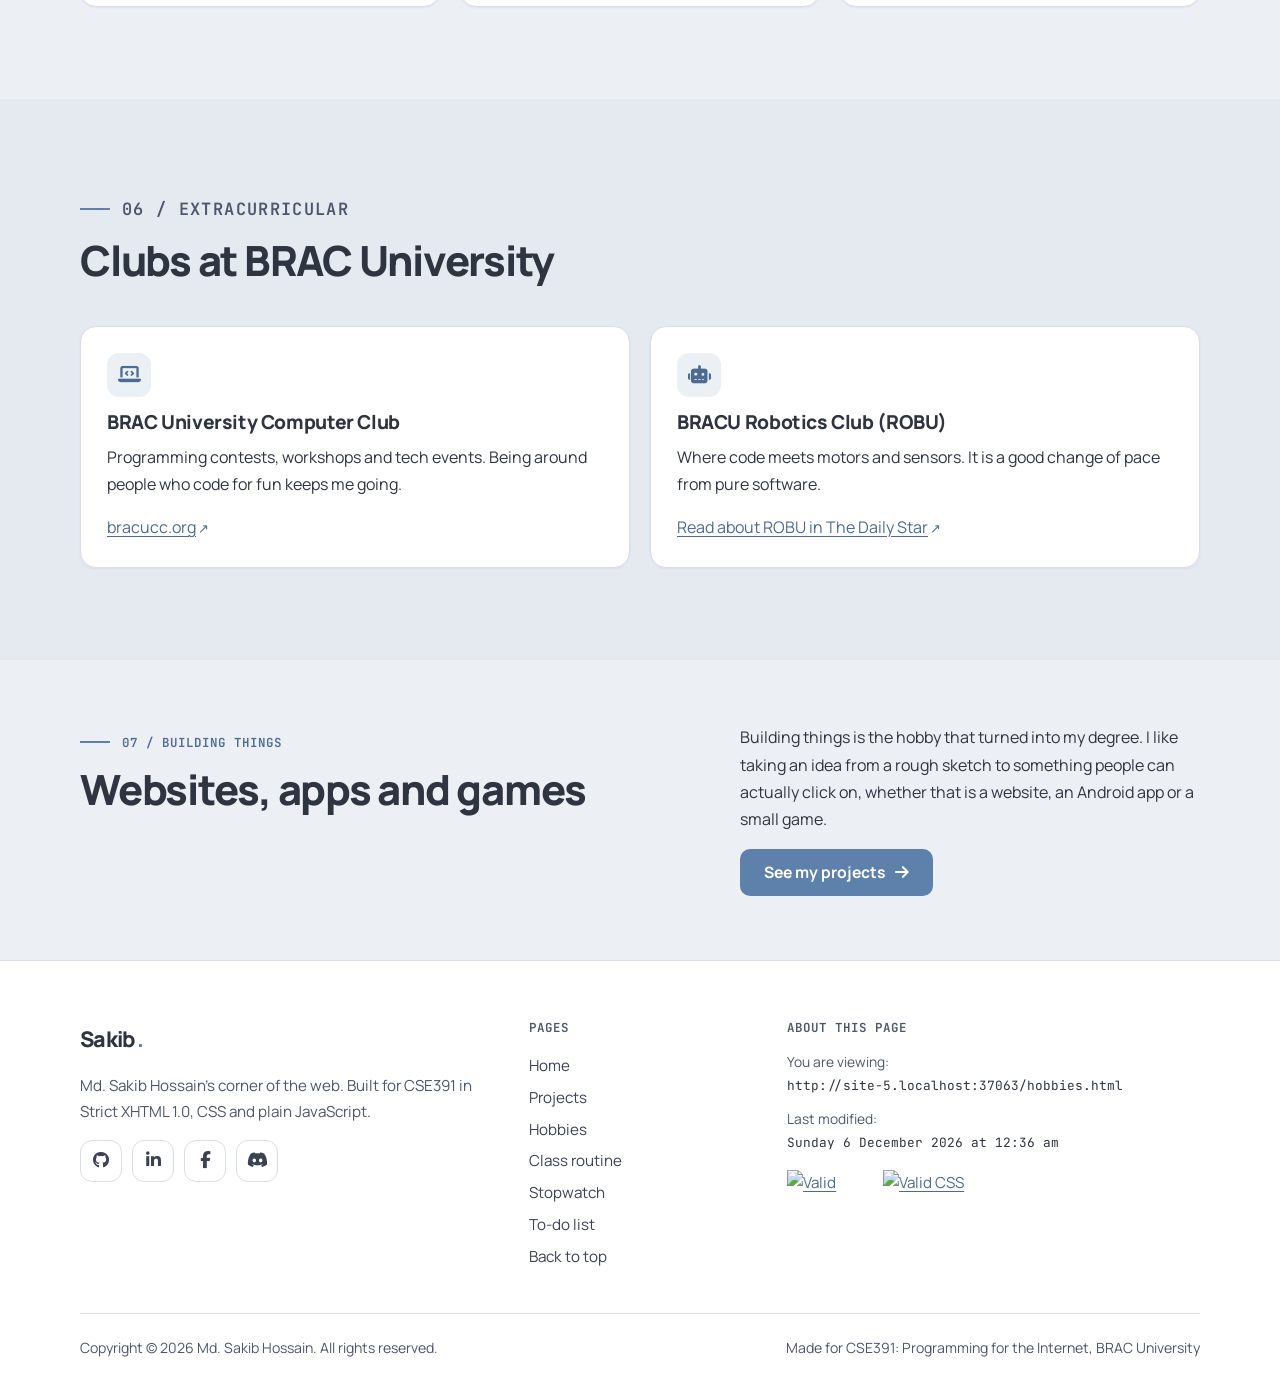
==== commit 3d430d25: "Add CSE391 Assignment 2: fortune generator, stopwatch and to-do list Fortune generator: a random for" ====
--- a/hobbies.html
+++ b/hobbies.html
@@ -53,6 +53,8 @@
           <li><a href="projects.html">Projects</a></li>
           <li><a href="hobbies.html" class="current">Hobbies</a></li>
           <li><a href="routine.html">Routine</a></li>
+          <li><a href="stopwatch.html">Stopwatch</a></li>
+          <li><a href="todo.html">To-Do</a></li>
         </ul>
       </div>
       <div class="header-tools">
@@ -260,7 +262,7 @@
     <div class="footer-grid">
       <div>
         <p><a class="brand" href="index.html">Sakib<span class="dot">.</span></a></p>
-        <p class="muted">Md. Sakib Hossain's corner of the web. Hand-written for CSE391 in Strict XHTML 1.0, CSS and a little JavaScript.</p>
+        <p class="muted">Md. Sakib Hossain's corner of the web. Built for CSE391 in Strict XHTML 1.0, CSS and plain JavaScript.</p>
         <p class="socials">
           <a href="https://github.com/sakibhossain0" rel="external" title="GitHub"><i class="fa-brands fa-github"></i><span class="sr-only">GitHub</span></a>
           <a href="https://www.linkedin.com/in/sakib-hossain-7829b12a5" rel="external" title="LinkedIn"><i class="fa-brands fa-linkedin-in"></i><span class="sr-only">LinkedIn</span></a>
@@ -275,6 +277,8 @@
           <li><a href="projects.html">Projects</a></li>
           <li><a href="hobbies.html">Hobbies</a></li>
           <li><a href="routine.html">Class routine</a></li>
+          <li><a href="stopwatch.html">Stopwatch</a></li>
+          <li><a href="todo.html">To-do list</a></li>
           <li><a href="#top">Back to top</a></li>
         </ul>
       </div>
--- a/css/style.css
+++ b/css/style.css
@@ -32,6 +32,7 @@
   --green: #A3BE8C;
   --purple: #B48EAD;
   --gold-text: #8A6D1F;
+  --red-text: #A3434D;
   --on-accent: #FFFFFF;
   --header-bg: rgba(236, 239, 244, 0.86);
   --stripe: #F2F4F8;
@@ -58,6 +59,7 @@
   --accent-soft: rgba(136, 192, 208, 0.14);
   --link: #88C0D0;
   --gold-text: #EBCB8B;
+  --red-text: #E8A0A7;
   --on-accent: #2E3440;
   --header-bg: rgba(46, 52, 64, 0.86);
   --stripe: #343A47;
@@ -1291,7 +1293,7 @@
   display: block;
   min-height: 1.2em;
   margin-top: 4px;
-  color: var(--red);
+  color: var(--red-text);
   font-size: 0.84rem;
   font-weight: 600;
 }
@@ -2056,6 +2058,28 @@
 
 /* ---------- 15. Responsive layout ---------- */
 
+/* six nav links since Assignment 2: on mid-size screens drop the
+   small tagline and tighten the links so the header stays on one line */
+@media (min-width: 761px) and (max-width: 1060px) {
+  .brand small {
+    display: none;
+  }
+
+  #site-nav a {
+    padding: 8px 11px;
+    white-space: nowrap;
+  }
+
+  #site-nav a::after {
+    left: 11px;
+    right: 11px;
+  }
+
+  .theme-toggle {
+    white-space: nowrap;
+  }
+}
+
 @media (max-width: 980px) {
   .hero .wrap {
     grid-template-columns: minmax(0, 1fr);
